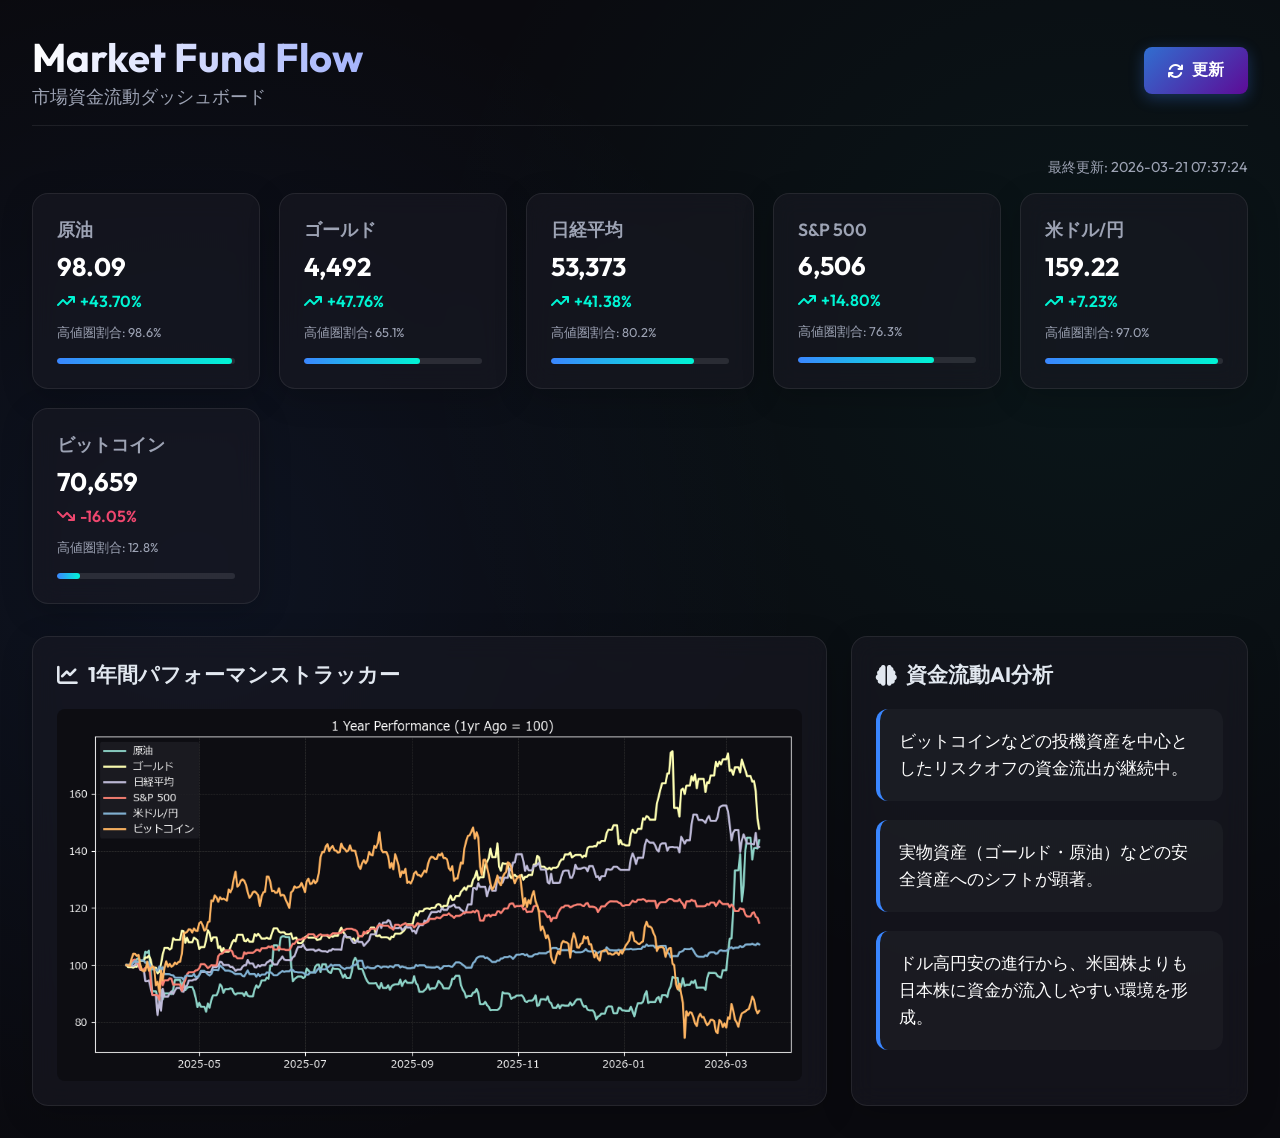
==== docs/index.html @ 721f8614 "Initial commit" ====
<!DOCTYPE html>
<html lang="ja">
<head>
    <meta charset="UTF-8">
    <meta name="viewport" content="width=device-width, initial-scale=1.0">
    <title>市場資金流動ダッシュボード</title>
    <link href="https://fonts.googleapis.com/css2?family=Outfit:wght@300;400;600;700&display=swap" rel="stylesheet">
    <link rel="stylesheet" href="./style.css">
    <link rel="stylesheet" href="https://cdnjs.cloudflare.com/ajax/libs/font-awesome/6.4.0/css/all.min.css">
</head>
<body>
    <div class="dashboard-container">
        <header>
            <div class="header-content">
                <h1>Market Fund Flow</h1>
                <p>市場資金流動ダッシュボード</p>
            </div>
            <button id="refresh-btn" class="refresh-btn" onclick="fetchData()">
                <i class="fa-solid fa-arrows-rotate"></i> 更新
            </button>
        </header>

        <div id="loading" class="loading-overlay">
            <div class="spinner"></div>
            <p>データを読み込み中...</p>
        </div>

        <div id="dashboard-content" style="display: none;">
            <div class="last-updated">最終更新: <span id="time-updated">--</span></div>
            
            <div class="cards-grid" id="stats-cards"></div>

            <div class="main-widgets">
                <div class="widget chart-card glass-panel">
                    <h2><i class="fa-solid fa-chart-line"></i> 1年間パフォーマンストラッカー</h2>
                    <img id="chart-img" src="" alt="Market Chart">
                </div>
                
                <div class="widget analysis-card glass-panel">
                    <h2><i class="fa-solid fa-brain"></i> 資金流動AI分析</h2>
                    <ul id="analysis-list"></ul>
                </div>
            </div>
        </div>
    </div>
    <script src="./script.js"></script>
</body>
</html>
---- docs/style.css ----
:root {
    --bg-main: #0a0a0f;
    --bg-card: rgba(25, 25, 35, 0.6);
    --border-color: rgba(255, 255, 255, 0.08);
    --text-primary: #ffffff;
    --text-secondary: #9da3b4;
    --accent-blue: #3a86ff;
    --color-up: #00f5d4;
    --color-down: #ef476f;
    --font-main: 'Outfit', -apple-system, BlinkMacSystemFont, "Segoe UI", Roboto, sans-serif;
}

* { box-sizing: border-box; margin: 0; padding: 0; }

body {
    background-color: var(--bg-main);
    color: var(--text-primary);
    font-family: var(--font-main);
    min-height: 100vh;
    background-image: 
        radial-gradient(circle at 15% 50%, rgba(58, 134, 255, 0.08) 0%, transparent 50%),
        radial-gradient(circle at 85% 30%, rgba(0, 245, 212, 0.05) 0%, transparent 50%);
}

.dashboard-container { max-width: 1400px; margin: 0 auto; padding: 2rem; }

header {
    display: flex; justify-content: space-between; align-items: center;
    margin-bottom: 2rem; padding-bottom: 1rem; border-bottom: 1px solid var(--border-color);
}

header h1 {
    font-size: 2.5rem; font-weight: 700;
    background: linear-gradient(90deg, #fff, #a5b4fc);
    -webkit-background-clip: text; -webkit-text-fill-color: transparent;
}

header p { color: var(--text-secondary); font-size: 1.1rem; margin-top: 0.2rem; }

.refresh-btn {
    background: linear-gradient(135deg, rgba(58, 134, 255, 0.8), rgba(114, 9, 183, 0.8));
    color: white; border: none; padding: 0.8rem 1.5rem; border-radius: 8px;
    font-weight: 600; font-size: 1rem; cursor: pointer; transition: all 0.3s ease;
    display: flex; align-items: center; gap: 0.5rem; box-shadow: 0 4px 15px rgba(58, 134, 255, 0.3);
}

.refresh-btn:hover { transform: translateY(-2px); box-shadow: 0 6px 20px rgba(58, 134, 255, 0.5); }
.refresh-btn i.rotating { animation: rotate 1s linear infinite; }
@keyframes rotate { 100% { transform: rotate(360deg); } }

.last-updated { text-align: right; color: var(--text-secondary); font-size: 0.9rem; margin-bottom: 1rem; }

.glass-panel {
    background: var(--bg-card); backdrop-filter: blur(12px); -webkit-backdrop-filter: blur(12px);
    border: 1px solid var(--border-color); border-radius: 16px; padding: 1.5rem;
    box-shadow: 0 8px 32px rgba(0, 0, 0, 0.2);
}

.cards-grid { display: grid; grid-template-columns: repeat(auto-fill, minmax(200px, 1fr)); gap: 1.2rem; margin-bottom: 2rem; }

.stat-card { display: flex; flex-direction: column; gap: 0.5rem; transition: transform 0.3s ease; }
.stat-card:hover { transform: translateY(-4px); border-color: rgba(255, 255, 255, 0.2); }
.stat-name { color: var(--text-secondary); font-size: 1.1rem; font-weight: 600; }
.stat-price { font-size: 1.6rem; font-weight: 700; }
.stat-return { font-size: 1rem; font-weight: 600; display: flex; align-items: center; gap: 0.3rem; }
.return-up { color: var(--color-up); } .return-down { color: var(--color-down); }

.position-bar-bg { width: 100%; height: 6px; background: rgba(255, 255, 255, 0.1); border-radius: 3px; margin-top: 0.5rem; position: relative; overflow: hidden; }
.position-bar-fill { height: 100%; background: linear-gradient(90deg, #3a86ff, #00f5d4); border-radius: 3px; transition: width 1s ease-out; }

.main-widgets { display: grid; grid-template-columns: 2fr 1fr; gap: 1.5rem; }
@media (max-width: 1000px) { .main-widgets { grid-template-columns: 1fr; } }
.widget h2 { font-size: 1.3rem; margin-bottom: 1.2rem; display: flex; align-items: center; gap: 0.6rem; color: #e2e8f0; }
.chart-card, .analysis-card { display: flex; flex-direction: column; }
#chart-img { width: 100%; height: auto; border-radius: 8px; object-fit: contain; }
#analysis-list { list-style: none; display: flex; flex-direction: column; gap: 1.2rem; }
#analysis-list li { background: rgba(255, 255, 255, 0.03); padding: 1.2rem; border-radius: 12px; border-left: 4px solid var(--accent-blue); line-height: 1.6; font-size: 1.05rem; }
.loading-overlay { display: flex; flex-direction: column; align-items: center; justify-content: center; height: 50vh; gap: 1.5rem; }
.spinner { width: 50px; height: 50px; border: 4px solid rgba(255, 255, 255, 0.1); border-top-color: var(--accent-blue); border-radius: 50%; animation: rotate 1s linear infinite; }
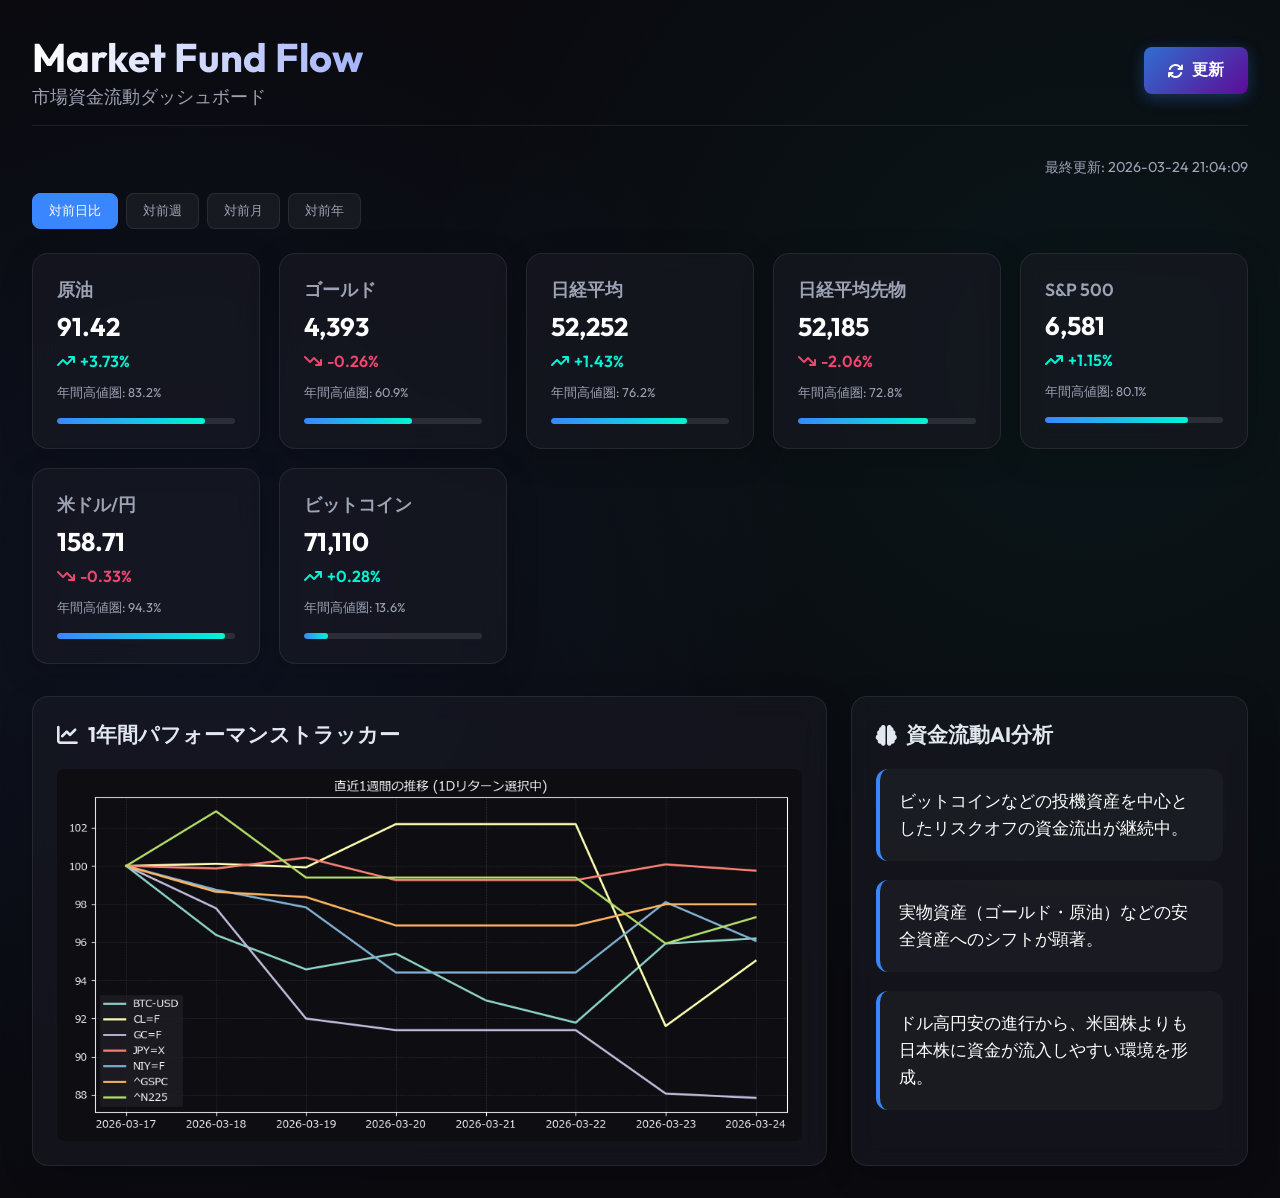
==== commit 85cf7c04: "Update dashboard features and bug fixes" ====
--- a/docs/index.html
+++ b/docs/index.html
@@ -28,6 +28,13 @@
         <div id="dashboard-content" style="display: none;">
             <div class="last-updated">最終更新: <span id="time-updated">--</span></div>
             
+            <div class="timeframe-selector">
+                <button class="tf-btn active" data-tf="1D">対前日比</button>
+                <button class="tf-btn" data-tf="1W">対前週</button>
+                <button class="tf-btn" data-tf="1M">対前月</button>
+                <button class="tf-btn" data-tf="1Y">対前年</button>
+            </div>
+            
             <div class="cards-grid" id="stats-cards"></div>
 
             <div class="main-widgets">
--- a/docs/style.css
+++ b/docs/style.css
@@ -77,3 +77,25 @@
 #analysis-list li { background: rgba(255, 255, 255, 0.03); padding: 1.2rem; border-radius: 12px; border-left: 4px solid var(--accent-blue); line-height: 1.6; font-size: 1.05rem; }
 .loading-overlay { display: flex; flex-direction: column; align-items: center; justify-content: center; height: 50vh; gap: 1.5rem; }
 .spinner { width: 50px; height: 50px; border: 4px solid rgba(255, 255, 255, 0.1); border-top-color: var(--accent-blue); border-radius: 50%; animation: rotate 1s linear infinite; }
+
+.timeframe-selector {
+    display: flex;
+    gap: 0.5rem;
+    margin-bottom: 1.5rem;
+}
+.tf-btn {
+    background: rgba(255, 255, 255, 0.05);
+    border: 1px solid var(--border-color);
+    color: var(--text-secondary);
+    padding: 0.5rem 1rem;
+    border-radius: 8px;
+    cursor: pointer;
+    font-family: var(--font-main);
+    transition: all 0.2s;
+}
+.tf-btn:hover { background: rgba(255, 255, 255, 0.1); }
+.tf-btn.active {
+    background: var(--accent-blue);
+    color: white;
+    border-color: var(--accent-blue);
+}
